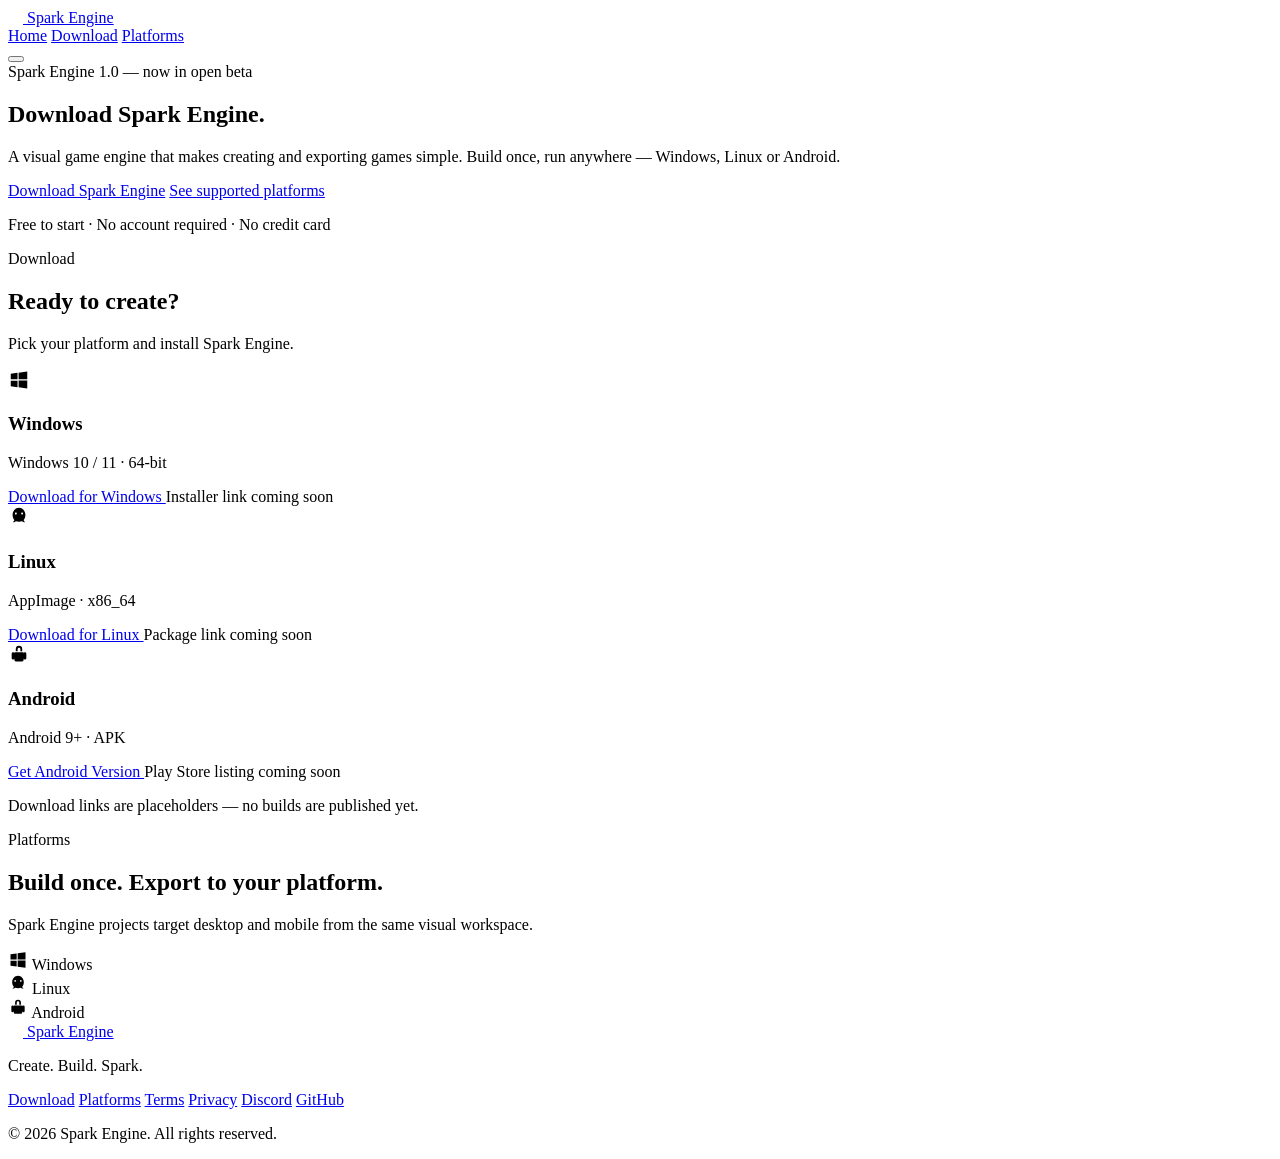
==== index.html @ 292ec3a7 "Create index.html" ====
<!DOCTYPE html>
<html lang="en">
<head>
<meta charset="UTF-8" />
<meta name="viewport" content="width=device-width, initial-scale=1" />
<title>Download Spark Engine — Create. Build. Spark.</title>
<meta name="description" content="Download Spark Engine for Windows, Linux, or Android. A visual game engine that makes creating and exporting games simple." />
<meta name="theme-color" content="#06070c" />

<link rel="icon" href="data:image/svg+xml,%3Csvg xmlns='http://www.w3.org/2000/svg' viewBox='0 0 32 32'%3E%3Cpath d='M16 2l3.3 8.2 8.4 3.3-8.4 3.3L16 30l-3.3-13.2L4.3 13.5l8.4-3.3z' fill='%236d7cff'/%3E%3C/svg%3E" />

<link rel="preconnect" href="https://fonts.googleapis.com" />
<link rel="preconnect" href="https://fonts.gstatic.com" crossorigin />
<link href="https://fonts.googleapis.com/css2?family=Inter:wght@400;500;600;700&family=Space+Grotesk:wght@500;600;700&display=swap" rel="stylesheet" />

<link rel="stylesheet" href="style.css" />
</head>

<body>

<!-- =========================================================
     NAVBAR
     ========================================================= -->
<header class="nav" id="nav">
  <div class="nav-inner">

    <a href="#top" class="brand" aria-label="Spark Engine home">
      <span class="brand-mark" aria-hidden="true">
        <svg viewBox="0 0 24 24" width="15" height="15">
          <path d="M12 2.2l2.5 6.3 6.3 2.5-6.3 2.5L12 21.8l-2.5-8.3L3.2 11l6.3-2.5z" fill="#fff"/>
        </svg>
      </span>
      <span class="brand-text">Spark Engine</span>
    </a>

    <nav class="nav-links" id="navLinks" aria-label="Main navigation">
      <a href="#top" class="nav-link is-active">Home</a>
      <a href="#download" class="nav-link">Download</a>
      <a href="#platforms" class="nav-link">Platforms</a>
    </nav>

    <button class="hamburger" id="hamburger" aria-label="Toggle menu" aria-expanded="false" aria-controls="navLinks">
      <span></span><span></span><span></span>
    </button>

  </div>
</header>

<main>

<!-- =========================================================
     HERO
     ========================================================= -->
<section class="hero" id="top">
  <div class="hero-bg" aria-hidden="true">
    <div class="grid-overlay"></div>
    <div class="glow glow-a"></div>
    <div class="glow glow-b"></div>
  </div>

  <div class="container hero-inner">
    <span class="pill reveal">
      <span class="pill-dot"></span> Spark Engine 1.0 — now in open beta
    </span>

    <h1 class="hero-title reveal" style="--d:.05s">
      Download <span class="grad-text">Spark Engine.</span>
    </h1>

    <p class="hero-sub reveal" style="--d:.1s">
      A visual game engine that makes creating and exporting games simple.
      Build once, run anywhere — Windows, Linux or Android.
    </p>

    <div class="hero-actions reveal" style="--d:.15s">
      <a href="#download" class="btn btn-primary btn-lg">Download Spark Engine</a>
      <a href="#platforms" class="btn btn-ghost btn-lg">See supported platforms</a>
    </div>

    <p class="hero-note reveal" style="--d:.2s">
      Free to start · No account required · No credit card
    </p>
  </div>
</section>

<!-- =========================================================
     DOWNLOAD
     ========================================================= -->
<section class="section download-section" id="download">
  <div class="container">

    <div class="section-head reveal">
      <span class="eyebrow">Download</span>
      <h2>Ready to create?</h2>
      <p class="section-sub">Pick your platform and install Spark Engine.</p>
    </div>

    <div class="download-grid">

      <!-- Windows -->
      <div class="download-card reveal" style="--d:.02s">
        <div class="dl-icon">
          <svg viewBox="0 0 24 24" width="22" height="22">
            <path fill="currentColor" d="M3 5.2l7.4-1v7.1H3V5.2zm0 13.6l7.4 1v-7H3v6zM11.6 4l9.4-1.3v8.6h-9.4V4zm0 16l9.4 1.3V12.6h-9.4V20z"/>
          </svg>
        </div>
        <h3>Windows</h3>
        <p>Windows 10 / 11 · 64-bit</p>
        <a href="#" class="btn btn-primary btn-block" data-placeholder-download="Windows">
          Download for Windows
        </a>
        <span class="dl-note">Installer link coming soon</span>
      </div>

      <!-- Linux -->
      <div class="download-card reveal" style="--d:.06s">
        <div class="dl-icon">
          <svg viewBox="0 0 24 24" width="22" height="22">
            <path fill="currentColor" d="M12 2c-3.9 0-7 3.5-7 7.8 0 2.5 1 4.4 2 5.6-.4 1-1.6 2.4-1.6 2.4s2.2-.2 3.3-1.2c1 .3 2.1.5 3.3.5s2.3-.2 3.3-.5c1.1 1 3.3 1.2 3.3 1.2s-1.2-1.4-1.6-2.4c1-1.2 2-3.1 2-5.6C19 5.5 15.9 2 12 2zM8.6 9.4c-.6 0-1-.5-1-1.1s.4-1.1 1-1.1 1 .5 1 1.1-.4 1.1-1 1.1zm6.8 0c-.6 0-1-.5-1-1.1s.4-1.1 1-1.1 1 .5 1 1.1-.4 1.1-1 1.1z"/>
          </svg>
        </div>
        <h3>Linux</h3>
        <p>AppImage · x86_64</p>
        <a href="#" class="btn btn-ghost btn-block" data-placeholder-download="Linux">
          Download for Linux
        </a>
        <span class="dl-note">Package link coming soon</span>
      </div>

      <!-- Android -->
      <div class="download-card reveal" style="--d:.1s">
        <div class="dl-icon">
          <svg viewBox="0 0 24 24" width="22" height="22">
            <path fill="currentColor" d="M7 9h10v8.5a1.5 1.5 0 01-1.5 1.5h-7A1.5 1.5 0 017 17.5V9zm1.5-1V5.4A3.5 3.5 0 0112 2a3.5 3.5 0 013.5 3.4V8h-2V5.4A1.5 1.5 0 0012 4a1.5 1.5 0 00-1.5 1.4V8h-2zM4 10.5a1.5 1.5 0 013 0v5a1.5 1.5 0 01-3 0v-5zm13 0a1.5 1.5 0 013 0v5a1.5 1.5 0 01-3 0v-5z"/>
          </svg>
        </div>
        <h3>Android</h3>
        <p>Android 9+ · APK</p>
        <a href="#" class="btn btn-ghost btn-block" data-placeholder-download="Android">
          Get Android Version
        </a>
        <span class="dl-note">Play Store listing coming soon</span>
      </div>

    </div>

    <p class="download-disclaimer reveal">
      Download links are placeholders — no builds are published yet.
    </p>
  </div>
</section>

<!-- =========================================================
     PLATFORMS INFO
     ========================================================= -->
<section class="section section-alt" id="platforms">
  <div class="container">

    <div class="section-head reveal">
      <span class="eyebrow">Platforms</span>
      <h2>Build once. Export to your platform.</h2>
      <p class="section-sub">
        Spark Engine projects target desktop and mobile from the same visual workspace.
      </p>
    </div>

    <div class="platform-badges reveal">
      <div class="platform-badge">
        <svg viewBox="0 0 24 24" width="20" height="20" aria-hidden="true">
          <path fill="currentColor" d="M3 5.2l7.4-1v7.1H3V5.2zm0 13.6l7.4 1v-7H3v6zM11.6 4l9.4-1.3v8.6h-9.4V4zm0 16l9.4 1.3V12.6h-9.4V20z"/>
        </svg>
        <span>Windows</span>
      </div>

      <div class="platform-badge">
        <svg viewBox="0 0 24 24" width="20" height="20" aria-hidden="true">
          <path fill="currentColor" d="M12 2c-3.9 0-7 3.5-7 7.8 0 2.5 1 4.4 2 5.6-.4 1-1.6 2.4-1.6 2.4s2.2-.2 3.3-1.2c1 .3 2.1.5 3.3.5s2.3-.2 3.3-.5c1.1 1 3.3 1.2 3.3 1.2s-1.2-1.4-1.6-2.4c1-1.2 2-3.1 2-5.6C19 5.5 15.9 2 12 2zM8.6 9.4c-.6 0-1-.5-1-1.1s.4-1.1 1-1.1 1 .5 1 1.1-.4 1.1-1 1.1zm6.8 0c-.6 0-1-.5-1-1.1s.4-1.1 1-1.1 1 .5 1 1.1-.4 1.1-1 1.1z"/>
        </svg>
        <span>Linux</span>
      </div>

      <div class="platform-badge">
        <svg viewBox="0 0 24 24" width="20" height="20" aria-hidden="true">
          <path fill="currentColor" d="M7 9h10v8.5a1.5 1.5 0 01-1.5 1.5h-7A1.5 1.5 0 017 17.5V9zm1.5-1V5.4A3.5 3.5 0 0112 2a3.5 3.5 0 013.5 3.4V8h-2V5.4A1.5 1.5 0 0012 4a1.5 1.5 0 00-1.5 1.4V8h-2zM4 10.5a1.5 1.5 0 013 0v5a1.5 1.5 0 01-3 0v-5zm13 0a1.5 1.5 0 013 0v5a1.5 1.5 0 01-3 0v-5z"/>
        </svg>
        <span>Android</span>
      </div>
    </div>

  </div>
</section>

</main>

<!-- =========================================================
     FOOTER
     ========================================================= -->
<footer class="footer">
  <div class="container footer-inner">
    <div class="footer-brand">
      <a href="#top" class="brand">
        <span class="brand-mark" aria-hidden="true">
          <svg viewBox="0 0 24 24" width="15" height="15">
            <path d="M12 2.2l2.5 6.3 6.3 2.5-6.3 2.5L12 21.8l-2.5-8.3L3.2 11l6.3-2.5z" fill="#fff"/>
          </svg>
        </span>
        <span class="brand-text">Spark Engine</span>
      </a>
      <p class="footer-tagline">Create. Build. Spark.</p>
    </div>

    <nav class="footer-links" aria-label="Footer">
      <a href="#download">Download</a>
      <a href="#platforms">Platforms</a>
      <a href="#terms">Terms</a>
      <a href="#privacy">Privacy</a>
      <a href="#discord">Discord</a>
      <a href="#github">GitHub</a>
    </nav>
  </div>

  <div class="container footer-bottom">
    <p>© 2026 Spark Engine. All rights reserved.</p>
  </div>
</footer>

<!-- Toast -->
<div class="toast" id="toast" hidden role="status" aria-live="polite"></div>

<script src="script.js" defer></script>
</body>
</html>
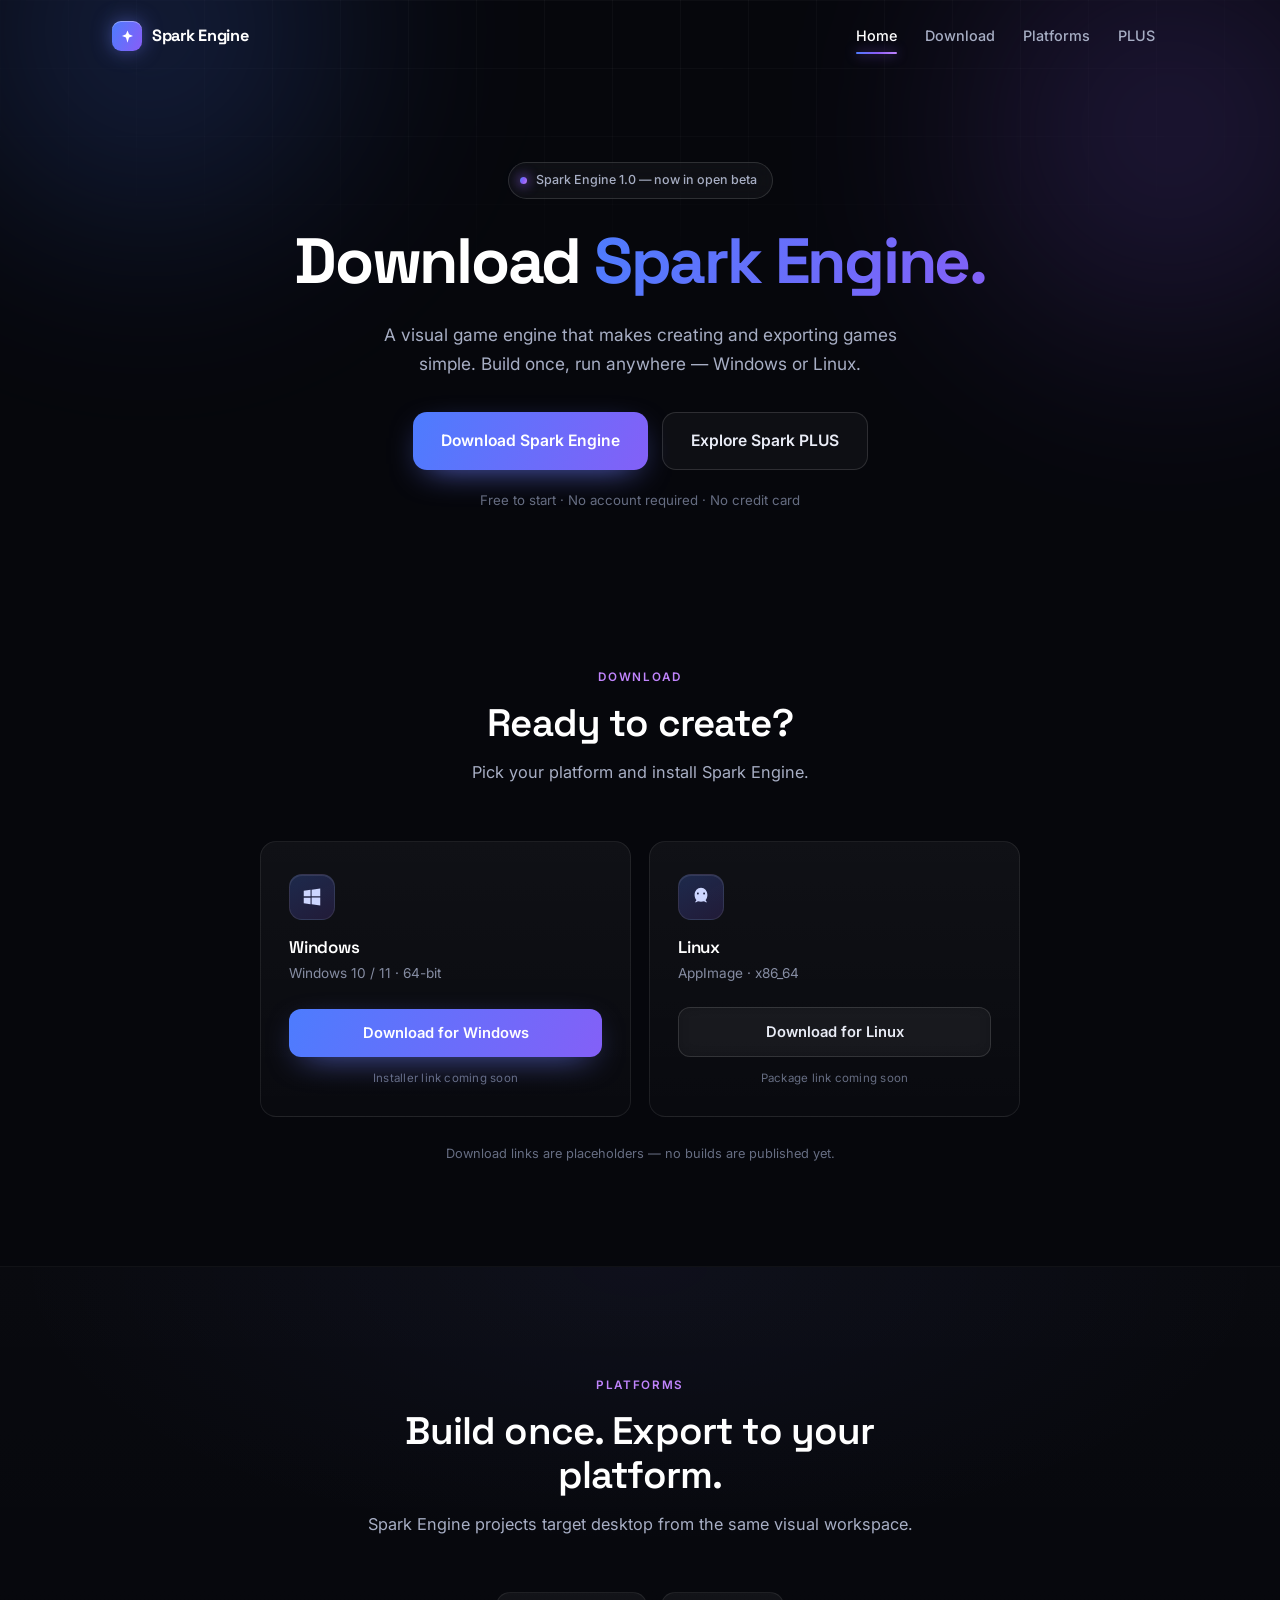
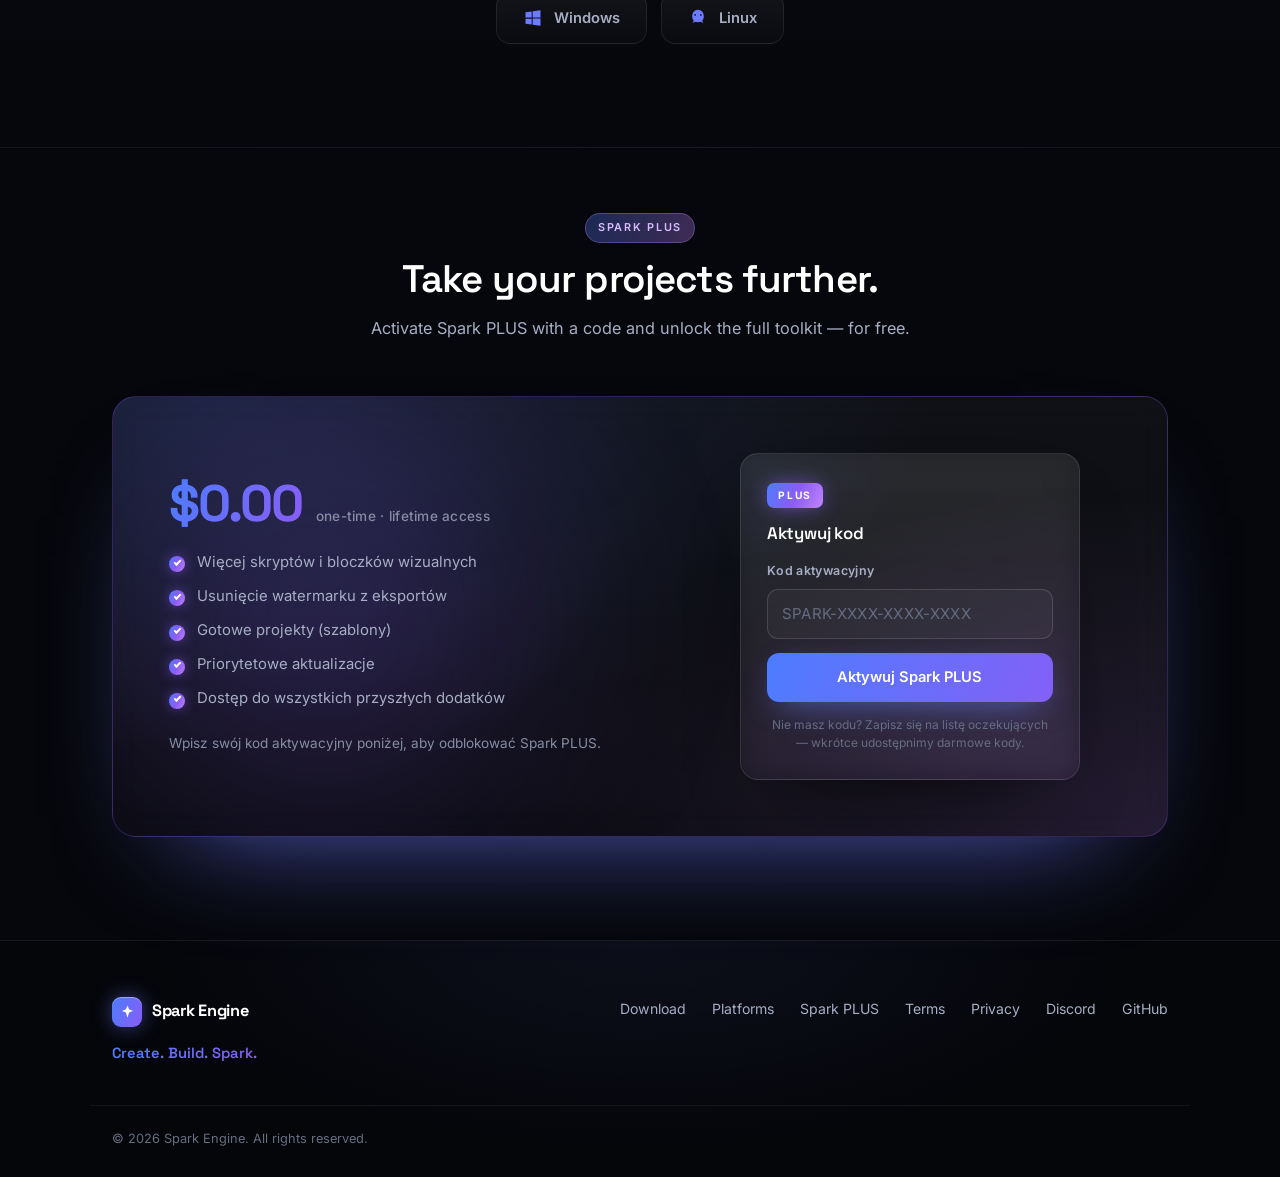
==== commit 8b2d8fb8: "Update index.html" ====
--- a/index.html
+++ b/index.html
@@ -1,10 +1,10 @@
 <!DOCTYPE html>
-<html lang="en">
+<html lang="pl">
 <head>
 <meta charset="UTF-8" />
 <meta name="viewport" content="width=device-width, initial-scale=1" />
 <title>Download Spark Engine — Create. Build. Spark.</title>
-<meta name="description" content="Download Spark Engine for Windows, Linux, or Android. A visual game engine that makes creating and exporting games simple." />
+<meta name="description" content="Pobierz Spark Engine dla Windows lub Linux. Wizualny silnik gier, który pozwala tworzyć i eksportować gry w prosty sposób." />
 <meta name="theme-color" content="#06070c" />
 
 <link rel="icon" href="data:image/svg+xml,%3Csvg xmlns='http://www.w3.org/2000/svg' viewBox='0 0 32 32'%3E%3Cpath d='M16 2l3.3 8.2 8.4 3.3-8.4 3.3L16 30l-3.3-13.2L4.3 13.5l8.4-3.3z' fill='%236d7cff'/%3E%3C/svg%3E" />
@@ -34,9 +34,10 @@
     </a>
 
     <nav class="nav-links" id="navLinks" aria-label="Main navigation">
-      <a href="#top" class="nav-link is-active">Home</a>
-      <a href="#download" class="nav-link">Download</a>
-      <a href="#platforms" class="nav-link">Platforms</a>
+      <a href="#top" class="nav-link is-active" data-scroll>Home</a>
+      <a href="#download" class="nav-link" data-scroll>Download</a>
+      <a href="#platforms" class="nav-link" data-scroll>Platforms</a>
+      <a href="#plus" class="nav-link" data-scroll>PLUS</a>
     </nav>
 
     <button class="hamburger" id="hamburger" aria-label="Toggle menu" aria-expanded="false" aria-controls="navLinks">
@@ -69,12 +70,12 @@
 
     <p class="hero-sub reveal" style="--d:.1s">
       A visual game engine that makes creating and exporting games simple.
-      Build once, run anywhere — Windows, Linux or Android.
+      Build once, run anywhere — Windows or Linux.
     </p>
 
     <div class="hero-actions reveal" style="--d:.15s">
-      <a href="#download" class="btn btn-primary btn-lg">Download Spark Engine</a>
-      <a href="#platforms" class="btn btn-ghost btn-lg">See supported platforms</a>
+      <a href="#download" class="btn btn-primary btn-lg" data-scroll>Download Spark Engine</a>
+      <a href="#plus" class="btn btn-ghost btn-lg" data-scroll>Explore Spark PLUS</a>
     </div>
 
     <p class="hero-note reveal" style="--d:.2s">
@@ -95,7 +96,7 @@
       <p class="section-sub">Pick your platform and install Spark Engine.</p>
     </div>
 
-    <div class="download-grid">
+    <div class="download-grid download-grid-2">
 
       <!-- Windows -->
       <div class="download-card reveal" style="--d:.02s">
@@ -127,21 +128,6 @@
         <span class="dl-note">Package link coming soon</span>
       </div>
 
-      <!-- Android -->
-      <div class="download-card reveal" style="--d:.1s">
-        <div class="dl-icon">
-          <svg viewBox="0 0 24 24" width="22" height="22">
-            <path fill="currentColor" d="M7 9h10v8.5a1.5 1.5 0 01-1.5 1.5h-7A1.5 1.5 0 017 17.5V9zm1.5-1V5.4A3.5 3.5 0 0112 2a3.5 3.5 0 013.5 3.4V8h-2V5.4A1.5 1.5 0 0012 4a1.5 1.5 0 00-1.5 1.4V8h-2zM4 10.5a1.5 1.5 0 013 0v5a1.5 1.5 0 01-3 0v-5zm13 0a1.5 1.5 0 013 0v5a1.5 1.5 0 01-3 0v-5z"/>
-          </svg>
-        </div>
-        <h3>Android</h3>
-        <p>Android 9+ · APK</p>
-        <a href="#" class="btn btn-ghost btn-block" data-placeholder-download="Android">
-          Get Android Version
-        </a>
-        <span class="dl-note">Play Store listing coming soon</span>
-      </div>
-
     </div>
 
     <p class="download-disclaimer reveal">
@@ -160,7 +146,7 @@
       <span class="eyebrow">Platforms</span>
       <h2>Build once. Export to your platform.</h2>
       <p class="section-sub">
-        Spark Engine projects target desktop and mobile from the same visual workspace.
+        Spark Engine projects target desktop from the same visual workspace.
       </p>
     </div>
 
@@ -178,15 +164,98 @@
         </svg>
         <span>Linux</span>
       </div>
-
-      <div class="platform-badge">
-        <svg viewBox="0 0 24 24" width="20" height="20" aria-hidden="true">
-          <path fill="currentColor" d="M7 9h10v8.5a1.5 1.5 0 01-1.5 1.5h-7A1.5 1.5 0 017 17.5V9zm1.5-1V5.4A3.5 3.5 0 0112 2a3.5 3.5 0 013.5 3.4V8h-2V5.4A1.5 1.5 0 0012 4a1.5 1.5 0 00-1.5 1.4V8h-2zM4 10.5a1.5 1.5 0 013 0v5a1.5 1.5 0 01-3 0v-5zm13 0a1.5 1.5 0 013 0v5a1.5 1.5 0 01-3 0v-5z"/>
-        </svg>
-        <span>Android</span>
-      </div>
-    </div>
-
+    </div>
+
+  </div>
+</section>
+
+<!-- =========================================================
+     SPARK PLUS
+     ========================================================= -->
+<section class="section plus-section" id="plus">
+  <div class="container">
+
+    <div class="section-head reveal">
+      <span class="eyebrow eyebrow-plus">Spark PLUS</span>
+      <h2>Take your projects further.</h2>
+      <p class="section-sub">
+        Activate Spark PLUS with a code and unlock the full toolkit — for free.
+      </p>
+    </div>
+
+    <div class="plus-panel reveal">
+
+      <div class="plus-glow" aria-hidden="true"></div>
+
+      <!-- Left: features -->
+      <div class="plus-content">
+        <div class="plus-price">
+          <span class="plus-price-amount">$0.00</span>
+          <span class="plus-price-per">one-time · lifetime access</span>
+        </div>
+
+        <ul class="plus-list">
+          <li>Więcej skryptów i bloczków wizualnych</li>
+          <li>Usunięcie watermarku z eksportów</li>
+          <li>Gotowe projekty (szablony)</li>
+          <li>Priorytetowe aktualizacje</li>
+          <li>Dostęp do wszystkich przyszłych dodatków</li>
+        </ul>
+
+        <p class="plus-note">
+          Wpisz swój kod aktywacyjny poniżej, aby odblokować Spark PLUS.
+        </p>
+      </div>
+
+      <!-- Right: activation form -->
+      <div class="plus-activate">
+        <div class="plus-card">
+          <span class="plus-card-badge">PLUS</span>
+          <h3 class="plus-card-title">Aktywuj kod</h3>
+
+          <form id="plusForm" autocomplete="off" novalidate>
+            <label class="field-label">
+              <span>Kod aktywacyjny</span>
+              <input
+                type="text"
+                id="plusCode"
+                name="code"
+                placeholder="SPARK-XXXX-XXXX-XXXX"
+                spellcheck="false"
+                autocapitalize="characters"
+                required
+              />
+            </label>
+
+            <button type="submit" class="btn btn-primary btn-block">
+              Aktywuj Spark PLUS
+            </button>
+
+            <p class="plus-hint">
+              Nie masz kodu? Zapisz się na listę oczekujących — wkrótce udostępnimy darmowe kody.
+            </p>
+          </form>
+
+          <!-- Status message (hidden by default) -->
+          <div class="plus-status" id="plusStatus" hidden></div>
+
+          <!-- Activated state -->
+          <div class="plus-activated" id="plusActivated" hidden>
+            <div class="plus-activated-icon" aria-hidden="true">
+              <svg viewBox="0 0 24 24" width="22" height="22">
+                <path fill="currentColor" d="M9.5 16.6l-3.6-3.6 1.4-1.4 2.2 2.2 5.7-5.7 1.4 1.4z"/>
+              </svg>
+            </div>
+            <h3>Spark PLUS aktywowany</h3>
+            <p>Wszystkie funkcje PLUS są teraz dostępne w Twoim silniku.</p>
+            <button type="button" class="btn btn-ghost btn-block" id="plusReset">
+              Dezaktywuj (test)
+            </button>
+          </div>
+        </div>
+      </div>
+
+    </div>
   </div>
 </section>
 
@@ -198,7 +267,7 @@
 <footer class="footer">
   <div class="container footer-inner">
     <div class="footer-brand">
-      <a href="#top" class="brand">
+      <a href="#top" class="brand" data-scroll>
         <span class="brand-mark" aria-hidden="true">
           <svg viewBox="0 0 24 24" width="15" height="15">
             <path d="M12 2.2l2.5 6.3 6.3 2.5-6.3 2.5L12 21.8l-2.5-8.3L3.2 11l6.3-2.5z" fill="#fff"/>
@@ -210,8 +279,9 @@
     </div>
 
     <nav class="footer-links" aria-label="Footer">
-      <a href="#download">Download</a>
-      <a href="#platforms">Platforms</a>
+      <a href="#download" data-scroll>Download</a>
+      <a href="#platforms" data-scroll>Platforms</a>
+      <a href="#plus" data-scroll>Spark PLUS</a>
       <a href="#terms">Terms</a>
       <a href="#privacy">Privacy</a>
       <a href="#discord">Discord</a>
--- a/style.css
+++ b/style.css
@@ -0,0 +1,870 @@
+/* =========================================================
+   Spark Engine — style.css
+   ========================================================= */
+
+:root{
+  --bg:            #06070c;
+  --surface:       rgba(255,255,255,.035);
+  --border:        rgba(255,255,255,.08);
+  --border-2:      rgba(255,255,255,.13);
+
+  --text:          #e9ecf6;
+  --text-soft:     #a7aec4;
+  --muted:         #868da3;
+  --muted-2:       #666d82;
+
+  --blue:          #4d7cfe;
+  --indigo:        #6d7cff;
+  --violet:        #8b5cf6;
+  --pink:          #c084fc;
+
+  --grad:          linear-gradient(115deg,#4d7cfe 0%,#8b5cf6 52%,#c084fc 100%);
+
+  --radius:        16px;
+  --maxw:          1100px;
+  --nav-h:         72px;
+
+  --ease:          cubic-bezier(.22,.68,.32,1);
+}
+
+*, *::before, *::after{ box-sizing:border-box; }
+
+html{
+  scroll-padding-top:calc(var(--nav-h) + 18px);
+  -webkit-text-size-adjust:100%;
+}
+
+body{
+  margin:0;
+  background:var(--bg);
+  color:var(--text);
+  font-family:'Inter',-apple-system,BlinkMacSystemFont,'Segoe UI',Roboto,Helvetica,Arial,sans-serif;
+  font-size:16px;
+  line-height:1.65;
+  overflow-x:hidden;
+  -webkit-font-smoothing:antialiased;
+  -moz-osx-font-smoothing:grayscale;
+}
+
+h1,h2,h3{
+  font-family:'Space Grotesk','Inter',sans-serif;
+  font-weight:600;
+  line-height:1.14;
+  letter-spacing:-.022em;
+  margin:0;
+  color:#fff;
+}
+h1{ font-size:clamp(2.4rem,5.4vw,4rem); font-weight:700; letter-spacing:-.035em; }
+h2{ font-size:clamp(1.7rem,3vw,2.4rem); }
+h3{ font-size:1.06rem; letter-spacing:-.012em; }
+
+p{ margin:0; }
+a{ color:inherit; text-decoration:none; }
+button{ font:inherit; color:inherit; background:none; border:none; cursor:pointer; }
+ul{ margin:0; padding:0; list-style:none; }
+svg{ display:block; max-width:100%; }
+input{ font:inherit; }
+
+::selection{ background:rgba(139,92,246,.4); color:#fff; }
+
+@media (min-width:900px){
+  ::-webkit-scrollbar{ width:11px; }
+  ::-webkit-scrollbar-track{ background:#07080e; }
+  ::-webkit-scrollbar-thumb{
+    background:rgba(255,255,255,.11);
+    border-radius:20px;
+    border:3px solid #07080e;
+  }
+  ::-webkit-scrollbar-thumb:hover{ background:rgba(255,255,255,.2); }
+}
+
+/* Layout */
+.container{
+  width:100%;
+  max-width:var(--maxw);
+  margin-inline:auto;
+  padding-inline:22px;
+}
+
+.section{
+  position:relative;
+  padding:clamp(64px,8vw,110px) 0;
+}
+
+.section-alt{
+  background:
+    radial-gradient(900px 400px at 50% 0%, rgba(109,124,255,.055), transparent 70%),
+    linear-gradient(180deg, rgba(255,255,255,.012), rgba(255,255,255,0));
+  border-top:1px solid rgba(255,255,255,.045);
+  border-bottom:1px solid rgba(255,255,255,.045);
+}
+
+.section-head{
+  max-width:640px;
+  margin:0 auto clamp(34px,5vw,54px);
+  text-align:center;
+}
+.section-head h2{ margin-bottom:14px; }
+
+.section-sub{
+  color:var(--text-soft);
+  font-size:1.02rem;
+  line-height:1.7;
+}
+
+.eyebrow{
+  display:inline-block;
+  font-size:.73rem;
+  font-weight:600;
+  letter-spacing:.14em;
+  text-transform:uppercase;
+  color:var(--pink);
+  margin-bottom:14px;
+}
+
+.grad-text{
+  background:var(--grad);
+  background-size:220% 220%;
+  -webkit-background-clip:text;
+  background-clip:text;
+  color:transparent;
+  animation:gradShift 9s ease-in-out infinite;
+}
+
+/* Buttons */
+.btn{
+  position:relative;
+  display:inline-flex;
+  align-items:center;
+  justify-content:center;
+  gap:9px;
+  padding:12px 22px;
+  border-radius:12px;
+  font-size:.92rem;
+  font-weight:600;
+  white-space:nowrap;
+  cursor:pointer;
+  transition:transform .28s var(--ease), box-shadow .28s var(--ease),
+             background-color .28s var(--ease), border-color .28s var(--ease),
+             color .28s var(--ease);
+}
+.btn-lg{ padding:15px 28px; font-size:.98rem; border-radius:14px; }
+.btn-block{ width:100%; }
+
+.btn-primary{
+  color:#fff;
+  background:var(--grad);
+  background-size:220% 220%;
+  box-shadow:0 10px 34px -14px rgba(109,124,255,.95);
+  animation:gradShift 8s ease-in-out infinite;
+}
+.btn-primary:hover{
+  transform:translateY(-2px);
+  box-shadow:0 18px 46px -14px rgba(139,92,246,1);
+}
+.btn-primary:active{ transform:translateY(0); }
+
+.btn-ghost{
+  color:var(--text);
+  background:rgba(255,255,255,.035);
+  border:1px solid var(--border-2);
+  backdrop-filter:blur(8px);
+}
+.btn-ghost:hover{
+  background:rgba(255,255,255,.075);
+  border-color:rgba(255,255,255,.22);
+  transform:translateY(-2px);
+}
+
+.btn:focus-visible,
+.nav-link:focus-visible{ outline:2px solid var(--indigo); outline-offset:3px; }
+
+.pill{
+  display:inline-flex;
+  align-items:center;
+  gap:9px;
+  padding:7px 15px 7px 11px;
+  border-radius:100px;
+  border:1px solid var(--border-2);
+  background:rgba(255,255,255,.04);
+  backdrop-filter:blur(10px);
+  font-size:.78rem;
+  font-weight:500;
+  color:var(--text-soft);
+  margin-bottom:26px;
+}
+.pill-dot{
+  width:7px; height:7px; border-radius:50%;
+  background:var(--grad);
+  box-shadow:0 0 12px 1px rgba(139,92,246,.9);
+  animation:pulseDot 2.4s ease-in-out infinite;
+}
+
+/* Navbar */
+.nav{
+  position:fixed;
+  inset:0 0 auto 0;
+  z-index:200;
+  border-bottom:1px solid transparent;
+  transition:background-color .35s var(--ease),
+             border-color .35s var(--ease),
+             backdrop-filter .35s var(--ease);
+}
+.nav.is-scrolled{
+  background:rgba(8,9,15,.74);
+  -webkit-backdrop-filter:blur(20px) saturate(150%);
+  backdrop-filter:blur(20px) saturate(150%);
+  border-bottom-color:var(--border);
+}
+.nav-inner{
+  width:100%;
+  max-width:var(--maxw);
+  margin-inline:auto;
+  padding-inline:22px;
+  height:var(--nav-h);
+  display:flex;
+  align-items:center;
+  gap:26px;
+}
+.brand{
+  display:inline-flex;
+  align-items:center;
+  gap:10px;
+  font-family:'Space Grotesk',sans-serif;
+  font-weight:700;
+  font-size:1.02rem;
+  letter-spacing:-.018em;
+  color:#fff;
+  flex-shrink:0;
+}
+.brand-mark{
+  width:30px; height:30px;
+  display:grid;
+  place-items:center;
+  border-radius:9px;
+  background:var(--grad);
+  background-size:200% 200%;
+  box-shadow:0 0 22px -4px rgba(109,124,255,.85),
+             inset 0 1px 0 rgba(255,255,255,.35);
+  animation:gradShift 8s ease-in-out infinite;
+  flex-shrink:0;
+}
+.nav-links{
+  display:flex;
+  align-items:center;
+  gap:2px;
+  margin-left:auto;
+}
+.nav-link{
+  position:relative;
+  padding:8px 13px;
+  border-radius:10px;
+  font-size:.9rem;
+  font-weight:500;
+  color:var(--text-soft);
+  transition:color .25s var(--ease), background-color .25s var(--ease);
+}
+.nav-link:hover{ color:#fff; background:rgba(255,255,255,.05); }
+.nav-link.is-active{ color:#fff; }
+.nav-link.is-active::after{
+  content:'';
+  position:absolute;
+  left:13px; right:13px; bottom:2px;
+  height:2px;
+  border-radius:2px;
+  background:var(--grad);
+  box-shadow:0 0 12px rgba(139,92,246,.8);
+}
+
+.hamburger{
+  display:none;
+  width:42px; height:42px;
+  border-radius:11px;
+  border:1px solid var(--border-2);
+  background:rgba(255,255,255,.04);
+  margin-left:auto;
+  padding:0;
+  position:relative;
+}
+.hamburger span{
+  position:absolute;
+  left:11px;
+  width:20px; height:2px;
+  border-radius:2px;
+  background:var(--text);
+  transition:transform .3s var(--ease), opacity .2s var(--ease);
+}
+.hamburger span:nth-child(1){ top:14px; }
+.hamburger span:nth-child(2){ top:20px; }
+.hamburger span:nth-child(3){ top:26px; }
+.hamburger.is-open span:nth-child(1){ transform:translateY(6px) rotate(45deg); }
+.hamburger.is-open span:nth-child(2){ opacity:0; }
+.hamburger.is-open span:nth-child(3){ transform:translateY(-6px) rotate(-45deg); }
+
+/* Hero */
+.hero{
+  position:relative;
+  padding:calc(var(--nav-h) + 90px) 0 90px;
+  overflow:hidden;
+  text-align:center;
+}
+.hero-bg{ position:absolute; inset:0; pointer-events:none; z-index:0; }
+.grid-overlay{
+  position:absolute;
+  inset:0;
+  background-image:
+    linear-gradient(rgba(255,255,255,.032) 1px, transparent 1px),
+    linear-gradient(90deg, rgba(255,255,255,.032) 1px, transparent 1px);
+  background-size:68px 68px;
+  -webkit-mask-image:radial-gradient(ellipse 85% 62% at 50% 4%, #000 10%, transparent 78%);
+  mask-image:radial-gradient(ellipse 85% 62% at 50% 4%, #000 10%, transparent 78%);
+}
+.glow{
+  position:absolute;
+  border-radius:50%;
+  filter:blur(90px);
+  opacity:.5;
+}
+.glow-a{
+  width:620px; height:620px;
+  top:-280px; left:-160px;
+  background:radial-gradient(circle, rgba(77,124,254,.5), transparent 66%);
+  animation:floatSlow 16s ease-in-out infinite;
+}
+.glow-b{
+  width:660px; height:660px;
+  top:-200px; right:-220px;
+  background:radial-gradient(circle, rgba(139,92,246,.45), transparent 66%);
+  animation:floatSlow 20s ease-in-out infinite reverse;
+}
+.hero-inner{
+  position:relative;
+  z-index:1;
+  max-width:780px;
+  margin-inline:auto;
+}
+.hero-title{ margin-bottom:22px; }
+.hero-sub{
+  font-size:clamp(1.02rem,1.35vw,1.16rem);
+  color:var(--text-soft);
+  line-height:1.7;
+  max-width:560px;
+  margin:0 auto 34px;
+}
+.hero-actions{
+  display:flex;
+  flex-wrap:wrap;
+  justify-content:center;
+  gap:14px;
+  margin-bottom:20px;
+}
+.hero-note{ font-size:.83rem; color:var(--muted-2); }
+
+/* Download */
+.download-section{ padding-top:clamp(40px,5vw,60px); }
+.download-grid{
+  display:grid;
+  grid-template-columns:repeat(auto-fit, minmax(250px, 1fr));
+  gap:18px;
+}
+.download-grid-2{
+  grid-template-columns:repeat(auto-fit, minmax(280px, 1fr));
+  max-width:760px;
+  margin-inline:auto;
+}
+.download-card{
+  display:flex;
+  flex-direction:column;
+  align-items:flex-start;
+  padding:32px 28px 28px;
+  border-radius:var(--radius);
+  border:1px solid var(--border);
+  background:linear-gradient(180deg, rgba(255,255,255,.045), rgba(255,255,255,.014));
+  transition:transform .4s var(--ease), border-color .4s var(--ease),
+             box-shadow .4s var(--ease);
+}
+.download-card:hover{
+  transform:translateY(-5px);
+  border-color:rgba(139,92,246,.35);
+  box-shadow:0 30px 70px -45px rgba(109,124,255,.95);
+}
+.dl-icon{
+  width:46px; height:46px;
+  display:grid;
+  place-items:center;
+  border-radius:13px;
+  margin-bottom:18px;
+  color:#cdd6ff;
+  background:linear-gradient(150deg, rgba(77,124,254,.24), rgba(139,92,246,.16));
+  border:1px solid rgba(255,255,255,.09);
+  box-shadow:inset 0 1px 0 rgba(255,255,255,.09);
+  transition:color .4s var(--ease), box-shadow .4s var(--ease);
+}
+.download-card:hover .dl-icon{
+  color:#fff;
+  box-shadow:0 0 26px -6px rgba(109,124,255,.95),
+             inset 0 1px 0 rgba(255,255,255,.14);
+}
+.download-card h3{ margin-bottom:5px; }
+.download-card p{ font-size:.85rem; color:var(--muted); margin-bottom:22px; }
+.download-card .btn{ margin-top:auto; }
+
+.dl-note{
+  display:block;
+  width:100%;
+  margin-top:12px;
+  font-size:.72rem;
+  color:var(--muted-2);
+  text-align:center;
+  letter-spacing:.02em;
+}
+.download-disclaimer{
+  margin-top:26px;
+  text-align:center;
+  font-size:.8rem;
+  color:var(--muted-2);
+}
+
+/* Platforms */
+.platform-badges{
+  display:flex;
+  justify-content:center;
+  flex-wrap:wrap;
+  gap:14px;
+}
+.platform-badge{
+  display:inline-flex;
+  align-items:center;
+  gap:11px;
+  padding:13px 26px;
+  border-radius:14px;
+  border:1px solid var(--border);
+  background:linear-gradient(180deg, rgba(255,255,255,.05), rgba(255,255,255,.018));
+  backdrop-filter:blur(10px);
+  font-size:.92rem;
+  font-weight:600;
+  color:var(--text-soft);
+  transition:transform .3s var(--ease), color .3s var(--ease),
+             border-color .3s var(--ease), box-shadow .3s var(--ease);
+}
+.platform-badge svg{ color:var(--indigo); transition:color .3s var(--ease); }
+.platform-badge:hover{
+  transform:translateY(-3px);
+  color:#fff;
+  border-color:rgba(139,92,246,.42);
+  box-shadow:0 20px 44px -26px rgba(109,124,255,.95);
+}
+.platform-badge:hover svg{ color:var(--pink); }
+
+/* Spark PLUS */
+.plus-section{ padding-top:clamp(40px,5vw,70px); }
+
+.eyebrow-plus{
+  color:#d7bcff;
+  background:linear-gradient(115deg, rgba(77,124,254,.3), rgba(192,132,252,.3));
+  border:1px solid rgba(192,132,252,.32);
+  padding:5px 12px;
+  border-radius:100px;
+  font-size:.68rem;
+  letter-spacing:.16em;
+}
+
+.plus-panel{
+  position:relative;
+  display:grid;
+  grid-template-columns:minmax(0,1.1fr) minmax(0,.9fr);
+  gap:48px;
+  align-items:center;
+  padding:clamp(32px,4.5vw,56px);
+  border-radius:24px;
+  border:1px solid rgba(139,92,246,.28);
+  background:
+    radial-gradient(120% 140% at 8% 0%, rgba(77,124,254,.16), transparent 58%),
+    radial-gradient(110% 130% at 100% 100%, rgba(192,132,252,.15), transparent 60%),
+    linear-gradient(180deg, rgba(255,255,255,.045), rgba(255,255,255,.014));
+  overflow:hidden;
+  -webkit-backdrop-filter:blur(16px);
+  backdrop-filter:blur(16px);
+  box-shadow:0 50px 120px -70px rgba(109,124,255,.95);
+}
+.plus-glow{
+  position:absolute;
+  top:-40%; left:-10%;
+  width:60%; height:180%;
+  background:radial-gradient(circle, rgba(139,92,246,.24), transparent 65%);
+  filter:blur(70px);
+  pointer-events:none;
+  animation:floatSlow 14s ease-in-out infinite;
+}
+.plus-content{ position:relative; z-index:1; }
+
+.plus-price{
+  display:flex;
+  align-items:baseline;
+  gap:14px;
+  margin-bottom:22px;
+  flex-wrap:wrap;
+}
+.plus-price-amount{
+  font-family:'Space Grotesk',sans-serif;
+  font-size:clamp(2.4rem,4vw,3.2rem);
+  font-weight:700;
+  letter-spacing:-.04em;
+  line-height:1;
+  background:var(--grad);
+  background-size:200% 200%;
+  -webkit-background-clip:text;
+  background-clip:text;
+  color:transparent;
+  animation:gradShift 9s ease-in-out infinite;
+}
+.plus-price-per{
+  font-size:.85rem;
+  font-weight:500;
+  color:var(--muted);
+  letter-spacing:.02em;
+}
+
+.plus-list{
+  display:grid;
+  grid-template-columns:1fr;
+  gap:11px;
+  margin-bottom:22px;
+  max-width:520px;
+}
+.plus-list li{
+  position:relative;
+  padding-left:28px;
+  font-size:.93rem;
+  color:var(--text-soft);
+  line-height:1.55;
+}
+.plus-list li::before{
+  content:'';
+  position:absolute;
+  left:0; top:.35em;
+  width:16px; height:16px;
+  border-radius:50%;
+  background:var(--grad);
+  box-shadow:0 0 14px -2px rgba(139,92,246,.95);
+}
+.plus-list li::after{
+  content:'';
+  position:absolute;
+  left:4.5px; top:.6em;
+  width:7px; height:4px;
+  border-left:2px solid #fff;
+  border-bottom:2px solid #fff;
+  transform:rotate(-45deg);
+}
+
+.plus-note{
+  font-size:.85rem;
+  color:var(--muted);
+  max-width:480px;
+}
+
+/* Activation card */
+.plus-activate{ position:relative; z-index:1; display:flex; justify-content:center; }
+
+.plus-card{
+  width:100%;
+  max-width:340px;
+  padding:26px;
+  border-radius:18px;
+  border:1px solid rgba(255,255,255,.11);
+  background:linear-gradient(180deg, rgba(255,255,255,.075), rgba(255,255,255,.02));
+  -webkit-backdrop-filter:blur(14px);
+  backdrop-filter:blur(14px);
+  box-shadow:0 40px 90px -50px rgba(0,0,0,1);
+  transition:transform .5s var(--ease);
+}
+.plus-card:hover{ transform:translateY(-4px); }
+
+.plus-card-badge{
+  display:inline-block;
+  padding:4px 11px;
+  border-radius:7px;
+  font-size:.64rem;
+  font-weight:700;
+  letter-spacing:.18em;
+  color:#fff;
+  background:var(--grad);
+  box-shadow:0 0 20px -4px rgba(139,92,246,.95);
+  margin-bottom:16px;
+}
+.plus-card-title{ font-size:1.05rem; margin-bottom:18px; }
+
+.field-label{ display:block; margin-bottom:14px; }
+.field-label span{
+  display:block;
+  font-size:.78rem;
+  font-weight:600;
+  letter-spacing:.03em;
+  color:var(--text-soft);
+  margin-bottom:7px;
+}
+.field-label input{
+  width:100%;
+  padding:12px 14px;
+  border-radius:11px;
+  border:1px solid var(--border-2);
+  background:rgba(255,255,255,.035);
+  color:var(--text);
+  font-size:.94rem;
+  font-family:'Space Grotesk','Inter',monospace;
+  letter-spacing:.06em;
+  text-transform:uppercase;
+  transition:border-color .25s var(--ease), box-shadow .25s var(--ease),
+             background-color .25s var(--ease);
+}
+.field-label input::placeholder{
+  color:var(--muted-2);
+  text-transform:none;
+  letter-spacing:.02em;
+  font-family:'Inter',sans-serif;
+}
+.field-label input:focus{
+  outline:none;
+  border-color:rgba(139,92,246,.6);
+  background:rgba(255,255,255,.055);
+  box-shadow:0 0 0 4px rgba(139,92,246,.14);
+}
+
+.plus-hint{
+  margin-top:14px;
+  font-size:.75rem;
+  color:var(--muted-2);
+  line-height:1.55;
+  text-align:center;
+}
+
+.plus-status{
+  margin-top:16px;
+  padding:11px 14px;
+  border-radius:11px;
+  font-size:.83rem;
+  line-height:1.5;
+  text-align:center;
+}
+.plus-status[hidden]{ display:none; }
+.plus-status.is-error{
+  color:#ffd3d3;
+  background:rgba(255,110,110,.1);
+  border:1px solid rgba(255,110,110,.3);
+}
+.plus-status.is-success{
+  color:#d3ffe8;
+  background:rgba(94,233,160,.1);
+  border:1px solid rgba(94,233,160,.3);
+}
+
+.plus-activated{
+  margin-top:16px;
+  padding:22px 18px;
+  border-radius:14px;
+  text-align:center;
+  background:linear-gradient(180deg, rgba(94,233,160,.09), rgba(94,233,160,.03));
+  border:1px solid rgba(94,233,160,.28);
+}
+.plus-activated[hidden]{ display:none; }
+.plus-activated-icon{
+  width:46px; height:46px;
+  margin:0 auto 12px;
+  display:grid;
+  place-items:center;
+  border-radius:50%;
+  color:#fff;
+  background:linear-gradient(135deg,#34d399,#10b981);
+  box-shadow:0 0 22px -4px rgba(52,211,153,.9);
+}
+.plus-activated h3{ margin-bottom:6px; font-size:.98rem; }
+.plus-activated p{
+  font-size:.83rem;
+  color:var(--text-soft);
+  margin-bottom:14px;
+}
+
+/* Footer */
+.footer{
+  border-top:1px solid var(--border);
+  background:
+    radial-gradient(700px 300px at 50% 0%, rgba(109,124,255,.07), transparent 70%),
+    #05060a;
+  padding-top:56px;
+}
+.footer-inner{
+  display:flex;
+  flex-wrap:wrap;
+  justify-content:space-between;
+  gap:36px;
+  padding-bottom:40px;
+}
+.footer-brand .brand{ margin-bottom:14px; }
+.footer-tagline{
+  font-family:'Space Grotesk',sans-serif;
+  font-size:.92rem;
+  font-weight:600;
+  background:var(--grad);
+  background-size:200% 200%;
+  -webkit-background-clip:text;
+  background-clip:text;
+  color:transparent;
+  animation:gradShift 9s ease-in-out infinite;
+}
+.footer-links{
+  display:flex;
+  flex-wrap:wrap;
+  gap:10px 26px;
+  max-width:560px;
+  align-content:flex-start;
+}
+.footer-links a{
+  font-size:.88rem;
+  color:var(--text-soft);
+  transition:color .25s var(--ease);
+}
+.footer-links a:hover{ color:#fff; }
+.footer-bottom{
+  border-top:1px solid rgba(255,255,255,.055);
+  padding-top:22px;
+  padding-bottom:28px;
+}
+.footer-bottom p{ font-size:.8rem; color:var(--muted-2); }
+
+/* Toast */
+.toast{
+  position:fixed;
+  left:50%;
+  bottom:28px;
+  transform:translate(-50%,20px);
+  z-index:600;
+  max-width:min(420px, calc(100vw - 40px));
+  padding:13px 20px;
+  border-radius:12px;
+  border:1px solid var(--border-2);
+  background:rgba(16,18,28,.97);
+  -webkit-backdrop-filter:blur(14px);
+  backdrop-filter:blur(14px);
+  box-shadow:0 30px 70px -30px rgba(0,0,0,1);
+  font-size:.87rem;
+  color:var(--text);
+  text-align:center;
+  opacity:0;
+  transition:opacity .3s var(--ease), transform .3s var(--ease);
+}
+.toast[hidden]{ display:none; }
+.toast.is-visible{ opacity:1; transform:translate(-50%,0); }
+
+/* Animations */
+@keyframes gradShift{
+  0%,100%{ background-position:0% 50%; }
+  50%    { background-position:100% 50%; }
+}
+@keyframes floatSlow{
+  0%,100%{ transform:translate3d(0,0,0); }
+  50%    { transform:translate3d(0,-26px,0); }
+}
+@keyframes pulseDot{
+  0%,100%{ opacity:1;   transform:scale(1); }
+  50%    { opacity:.55; transform:scale(.82); }
+}
+
+.reveal{
+  opacity:0;
+  transform:translateY(26px);
+  transition:opacity .8s var(--ease), transform .8s var(--ease);
+  transition-delay:var(--d, 0s);
+  will-change:opacity, transform;
+}
+.reveal.is-visible{
+  opacity:1;
+  transform:translateY(0);
+}
+
+@media (prefers-reduced-motion: reduce){
+  html{ scroll-behavior:auto; }
+  *,
+  *::before,
+  *::after{
+    animation-duration:.001ms !important;
+    animation-iteration-count:1 !important;
+    transition-duration:.001ms !important;
+  }
+  .reveal{ opacity:1; transform:none; }
+}
+
+/* Responsive */
+@media (max-width:920px){
+  :root{ --nav-h:66px; }
+
+  .nav-links{
+    position:fixed;
+    top:var(--nav-h);
+    left:0; right:0;
+    flex-direction:column;
+    align-items:stretch;
+    gap:4px;
+    padding:14px 20px 22px;
+    background:rgba(8,9,15,.97);
+    -webkit-backdrop-filter:blur(22px);
+    backdrop-filter:blur(22px);
+    border-bottom:1px solid var(--border);
+    box-shadow:0 40px 70px -40px rgba(0,0,0,1);
+    opacity:0;
+    visibility:hidden;
+    transform:translateY(-14px);
+    transition:opacity .3s var(--ease), transform .3s var(--ease),
+               visibility .3s var(--ease);
+    max-height:calc(100vh - var(--nav-h));
+    overflow-y:auto;
+  }
+  .nav-links.is-open{
+    opacity:1;
+    visibility:visible;
+    transform:translateY(0);
+  }
+  .nav-link{
+    padding:13px 14px;
+    font-size:.98rem;
+    border-radius:11px;
+  }
+  .nav-link.is-active::after{ display:none; }
+  .nav-link.is-active{ background:rgba(255,255,255,.06); }
+  .hamburger{ display:block; }
+
+  .plus-panel{
+    grid-template-columns:1fr;
+    gap:36px;
+  }
+  .plus-activate{ justify-content:flex-start; }
+}
+
+@media (max-width:720px){
+  .container{ padding-inline:18px; }
+  .hero{ padding-top:calc(var(--nav-h) + 64px); }
+  .footer-inner{ flex-direction:column; gap:28px; }
+  .footer-links{ gap:12px 20px; }
+}
+
+@media (max-width:560px){
+  .hero-title{ font-size:clamp(2rem,8.5vw,2.5rem); }
+  .hero-actions{ flex-direction:column; align-items:stretch; }
+  .hero-actions .btn{ width:100%; }
+  .platform-badge{
+    padding:11px 18px;
+    font-size:.85rem;
+    flex:1 1 100%;
+    justify-content:center;
+  }
+  .section-head{ text-align:left; }
+  .download-card{ padding:26px 22px 24px; }
+  .toast{ bottom:18px; }
+  .plus-price-amount{ font-size:2.2rem; }
+}
+
+@media (max-width:380px){
+  .brand-text{ font-size:.95rem; }
+  .btn{ padding:11px 16px; font-size:.88rem; }
+  .btn-lg{ padding:13px 20px; font-size:.92rem; }
+}
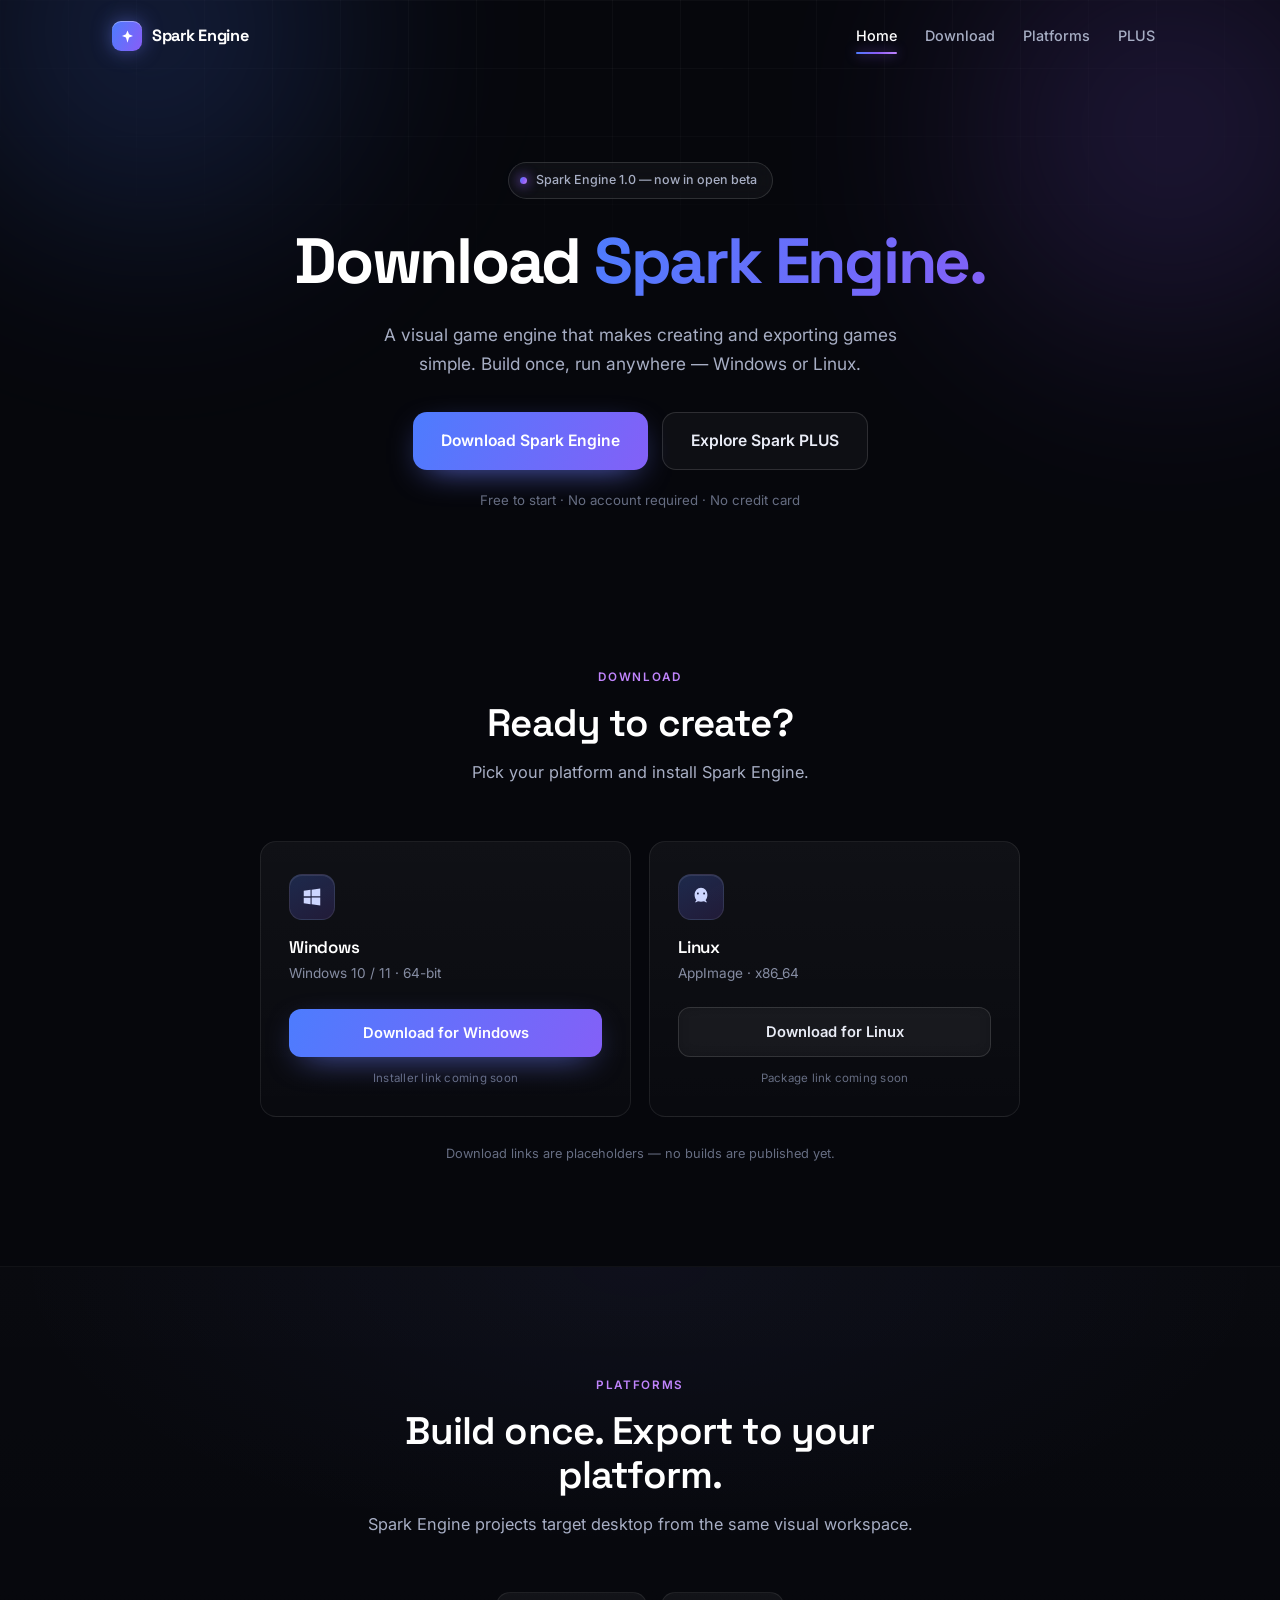
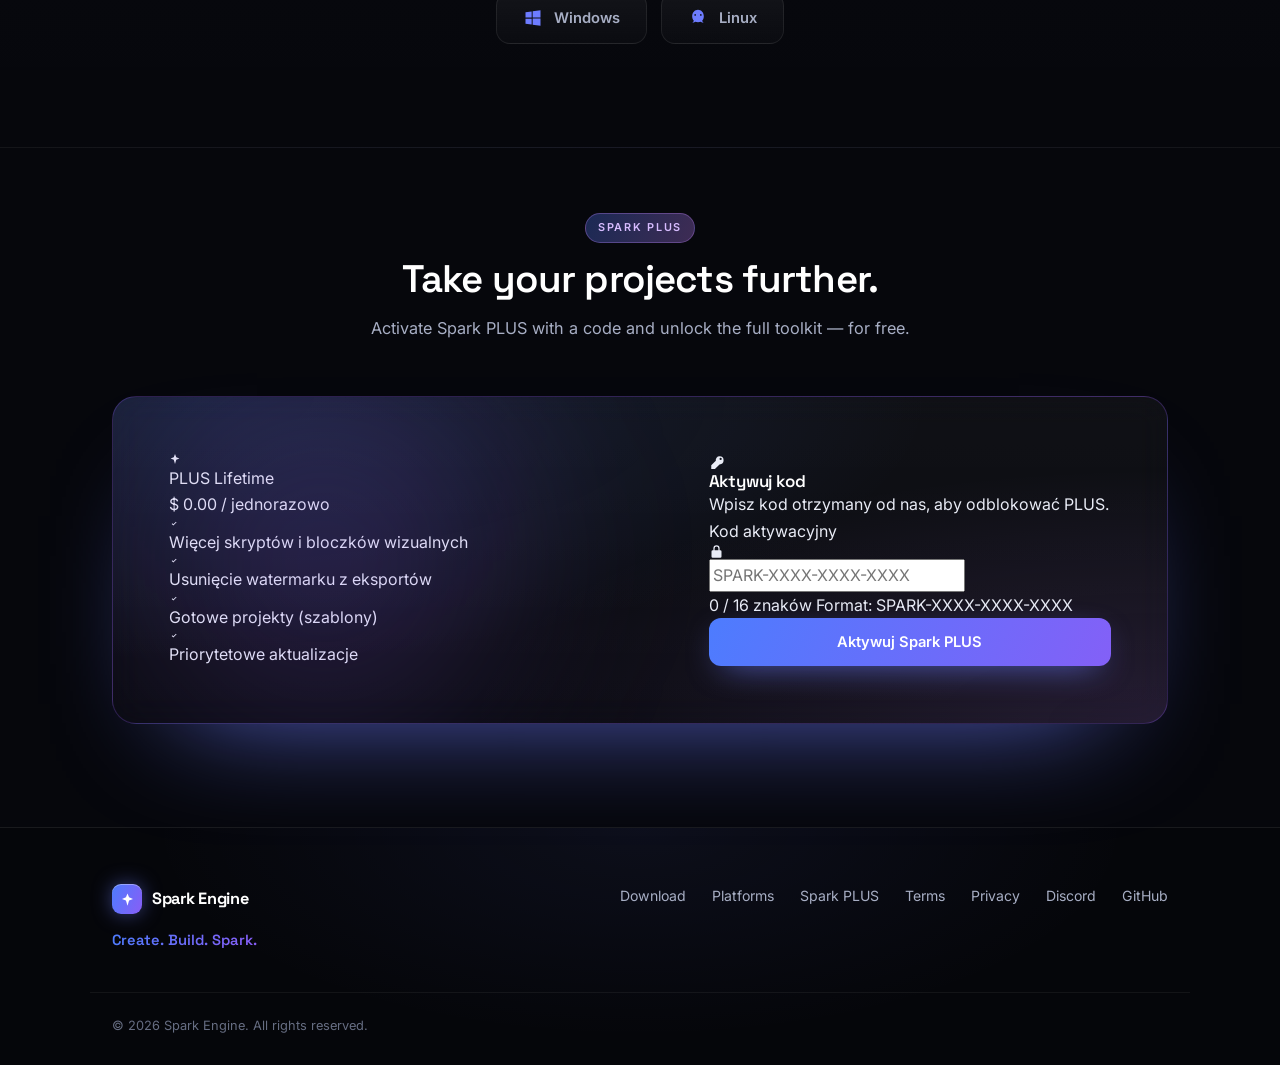
==== commit ff60fcdf: "Update index.html" ====
--- a/index.html
+++ b/index.html
@@ -11,7 +11,7 @@
 
 <link rel="preconnect" href="https://fonts.googleapis.com" />
 <link rel="preconnect" href="https://fonts.gstatic.com" crossorigin />
-<link href="https://fonts.googleapis.com/css2?family=Inter:wght@400;500;600;700&family=Space+Grotesk:wght@500;600;700&display=swap" rel="stylesheet" />
+<link href="https://fonts.googleapis.com/css2?family=Inter:wght@400;500;600;700&family=Space+Grotesk:wght@500;600;700&family=JetBrains+Mono:wght@500;600&display=swap" rel="stylesheet" />
 
 <link rel="stylesheet" href="style.css" />
 </head>
@@ -34,10 +34,10 @@
     </a>
 
     <nav class="nav-links" id="navLinks" aria-label="Main navigation">
-      <a href="#top" class="nav-link is-active" data-scroll>Home</a>
-      <a href="#download" class="nav-link" data-scroll>Download</a>
-      <a href="#platforms" class="nav-link" data-scroll>Platforms</a>
-      <a href="#plus" class="nav-link" data-scroll>PLUS</a>
+      <a href="#top" class="nav-link is-active">Home</a>
+      <a href="#download" class="nav-link">Download</a>
+      <a href="#platforms" class="nav-link">Platforms</a>
+      <a href="#plus" class="nav-link">PLUS</a>
     </nav>
 
     <button class="hamburger" id="hamburger" aria-label="Toggle menu" aria-expanded="false" aria-controls="navLinks">
@@ -74,8 +74,8 @@
     </p>
 
     <div class="hero-actions reveal" style="--d:.15s">
-      <a href="#download" class="btn btn-primary btn-lg" data-scroll>Download Spark Engine</a>
-      <a href="#plus" class="btn btn-ghost btn-lg" data-scroll>Explore Spark PLUS</a>
+      <a href="#download" class="btn btn-primary btn-lg">Download Spark Engine</a>
+      <a href="#plus" class="btn btn-ghost btn-lg">Explore Spark PLUS</a>
     </div>
 
     <p class="hero-note reveal" style="--d:.2s">
@@ -170,7 +170,7 @@
 </section>
 
 <!-- =========================================================
-     SPARK PLUS
+     SPARK PLUS — nowa, czystsza sekcja
      ========================================================= -->
 <section class="section plus-section" id="plus">
   <div class="container">
@@ -187,72 +187,142 @@
 
       <div class="plus-glow" aria-hidden="true"></div>
 
-      <!-- Left: features -->
-      <div class="plus-content">
-        <div class="plus-price">
-          <span class="plus-price-amount">$0.00</span>
-          <span class="plus-price-per">one-time · lifetime access</span>
-        </div>
-
-        <ul class="plus-list">
-          <li>Więcej skryptów i bloczków wizualnych</li>
-          <li>Usunięcie watermarku z eksportów</li>
-          <li>Gotowe projekty (szablony)</li>
-          <li>Priorytetowe aktualizacje</li>
-          <li>Dostęp do wszystkich przyszłych dodatków</li>
+      <!-- LEFT: plan details -->
+      <div class="plan-info">
+
+        <div class="plan-head">
+          <span class="plan-badge">
+            <svg viewBox="0 0 24 24" width="12" height="12" aria-hidden="true">
+              <path d="M12 2.2l2.5 6.3 6.3 2.5-6.3 2.5L12 21.8l-2.5-8.3L3.2 11l6.3-2.5z" fill="currentColor"/>
+            </svg>
+            PLUS
+          </span>
+          <span class="plan-tag">Lifetime</span>
+        </div>
+
+        <div class="plan-price">
+          <span class="plan-currency">$</span>
+          <span class="plan-amount">0.00</span>
+          <span class="plan-per">/ jednorazowo</span>
+        </div>
+
+        <ul class="plan-features">
+          <li>
+            <span class="feature-check">
+              <svg viewBox="0 0 24 24" width="11" height="11" aria-hidden="true">
+                <path d="M9.5 16.6l-3.6-3.6 1.4-1.4 2.2 2.2 5.7-5.7 1.4 1.4z" fill="currentColor"/>
+              </svg>
+            </span>
+            Więcej skryptów i bloczków wizualnych
+          </li>
+          <li>
+            <span class="feature-check">
+              <svg viewBox="0 0 24 24" width="11" height="11" aria-hidden="true">
+                <path d="M9.5 16.6l-3.6-3.6 1.4-1.4 2.2 2.2 5.7-5.7 1.4 1.4z" fill="currentColor"/>
+              </svg>
+            </span>
+            Usunięcie watermarku z eksportów
+          </li>
+          <li>
+            <span class="feature-check">
+              <svg viewBox="0 0 24 24" width="11" height="11" aria-hidden="true">
+                <path d="M9.5 16.6l-3.6-3.6 1.4-1.4 2.2 2.2 5.7-5.7 1.4 1.4z" fill="currentColor"/>
+              </svg>
+            </span>
+            Gotowe projekty (szablony)
+          </li>
+          <li>
+            <span class="feature-check">
+              <svg viewBox="0 0 24 24" width="11" height="11" aria-hidden="true">
+                <path d="M9.5 16.6l-3.6-3.6 1.4-1.4 2.2 2.2 5.7-5.7 1.4 1.4z" fill="currentColor"/>
+              </svg>
+            </span>
+            Priorytetowe aktualizacje
+          </li>
         </ul>
 
-        <p class="plus-note">
-          Wpisz swój kod aktywacyjny poniżej, aby odblokować Spark PLUS.
-        </p>
-      </div>
-
-      <!-- Right: activation form -->
-      <div class="plus-activate">
-        <div class="plus-card">
-          <span class="plus-card-badge">PLUS</span>
-          <h3 class="plus-card-title">Aktywuj kod</h3>
-
+      </div>
+
+      <!-- RIGHT: activation card -->
+      <div class="plan-activate">
+
+        <div class="activate-card">
+
+          <!-- Header -->
+          <div class="activate-head">
+            <div class="activate-icon" aria-hidden="true">
+              <svg viewBox="0 0 24 24" width="18" height="18">
+                <path fill="currentColor" d="M14 3a5 5 0 0 0-4.9 6L3 15.1V20h4.9l6.1-6.1A5 5 0 1 0 14 3zm1.5 5a1.5 1.5 0 1 1 0-3 1.5 1.5 0 0 1 0 3z"/>
+              </svg>
+            </div>
+            <h3 class="activate-title">Aktywuj kod</h3>
+            <p class="activate-sub">Wpisz kod otrzymany od nas, aby odblokować PLUS.</p>
+          </div>
+
+          <!-- Form -->
           <form id="plusForm" autocomplete="off" novalidate>
-            <label class="field-label">
-              <span>Kod aktywacyjny</span>
-              <input
-                type="text"
-                id="plusCode"
-                name="code"
-                placeholder="SPARK-XXXX-XXXX-XXXX"
-                spellcheck="false"
-                autocapitalize="characters"
-                required
-              />
-            </label>
-
-            <button type="submit" class="btn btn-primary btn-block">
+
+            <div class="code-field">
+              <label class="code-label" for="plusCode">Kod aktywacyjny</label>
+
+              <div class="code-wrap" id="codeWrap">
+                <span class="code-prefix" aria-hidden="true">
+                  <svg viewBox="0 0 24 24" width="15" height="15">
+                    <path fill="currentColor" d="M12 2a5 5 0 0 1 5 5v3h1a2 2 0 0 1 2 2v8a2 2 0 0 1-2 2H6a2 2 0 0 1-2-2v-8a2 2 0 0 1 2-2h1V7a5 5 0 0 1 5-5zm0 2a3 3 0 0 0-3 3v3h6V7a3 3 0 0 0-3-3z"/>
+                  </svg>
+                </span>
+
+                <input
+                  type="text"
+                  id="plusCode"
+                  name="code"
+                  class="code-input"
+                  placeholder="SPARK-XXXX-XXXX-XXXX"
+                  spellcheck="false"
+                  autocomplete="off"
+                  autocapitalize="characters"
+                  inputmode="text"
+                  maxlength="24"
+                  required
+                />
+
+                <button type="button" class="code-clear" id="codeClear" aria-label="Wyczyść" hidden>
+                  <svg viewBox="0 0 24 24" width="14" height="14">
+                    <path fill="currentColor" d="M18.3 5.7L12 12l6.3 6.3-1.4 1.4L10.6 13.4 4.3 19.7 2.9 18.3 9.2 12 2.9 5.7 4.3 4.3l6.3 6.3 6.3-6.3z"/>
+                  </svg>
+                </button>
+              </div>
+
+              <div class="code-meta">
+                <span class="code-counter" id="codeCounter">0 / 16 znaków</span>
+                <span class="code-hint">Format: SPARK-XXXX-XXXX-XXXX</span>
+              </div>
+            </div>
+
+            <button type="submit" class="btn btn-primary btn-block btn-activate" id="plusSubmit" disabled>
               Aktywuj Spark PLUS
             </button>
 
-            <p class="plus-hint">
-              Nie masz kodu? Zapisz się na listę oczekujących — wkrótce udostępnimy darmowe kody.
-            </p>
           </form>
 
-          <!-- Status message (hidden by default) -->
-          <div class="plus-status" id="plusStatus" hidden></div>
+          <!-- Error / info message -->
+          <div class="activate-message" id="plusMessage" hidden></div>
 
           <!-- Activated state -->
-          <div class="plus-activated" id="plusActivated" hidden>
-            <div class="plus-activated-icon" aria-hidden="true">
-              <svg viewBox="0 0 24 24" width="22" height="22">
-                <path fill="currentColor" d="M9.5 16.6l-3.6-3.6 1.4-1.4 2.2 2.2 5.7-5.7 1.4 1.4z"/>
+          <div class="activate-success" id="plusSuccess" hidden>
+            <div class="success-ring" aria-hidden="true">
+              <svg viewBox="0 0 52 52" class="success-check">
+                <circle class="success-circle" cx="26" cy="26" r="24" fill="none"/>
+                <path class="success-path" fill="none" d="M14 27l8 8 16-16"/>
               </svg>
             </div>
-            <h3>Spark PLUS aktywowany</h3>
-            <p>Wszystkie funkcje PLUS są teraz dostępne w Twoim silniku.</p>
-            <button type="button" class="btn btn-ghost btn-block" id="plusReset">
-              Dezaktywuj (test)
-            </button>
+            <h3 class="success-title">Spark PLUS aktywowany</h3>
+            <p class="success-text">Wszystkie funkcje PLUS są już dostępne w Twoim silniku.</p>
+            <button type="button" class="link-btn" id="plusReset">Dezaktywuj (tryb testowy)</button>
           </div>
-        </div>
+
+        </div>
+
       </div>
 
     </div>
@@ -267,7 +337,7 @@
 <footer class="footer">
   <div class="container footer-inner">
     <div class="footer-brand">
-      <a href="#top" class="brand" data-scroll>
+      <a href="#top" class="brand">
         <span class="brand-mark" aria-hidden="true">
           <svg viewBox="0 0 24 24" width="15" height="15">
             <path d="M12 2.2l2.5 6.3 6.3 2.5-6.3 2.5L12 21.8l-2.5-8.3L3.2 11l6.3-2.5z" fill="#fff"/>
@@ -279,9 +349,9 @@
     </div>
 
     <nav class="footer-links" aria-label="Footer">
-      <a href="#download" data-scroll>Download</a>
-      <a href="#platforms" data-scroll>Platforms</a>
-      <a href="#plus" data-scroll>Spark PLUS</a>
+      <a href="#download">Download</a>
+      <a href="#platforms">Platforms</a>
+      <a href="#plus">Spark PLUS</a>
       <a href="#terms">Terms</a>
       <a href="#privacy">Privacy</a>
       <a href="#discord">Discord</a>
